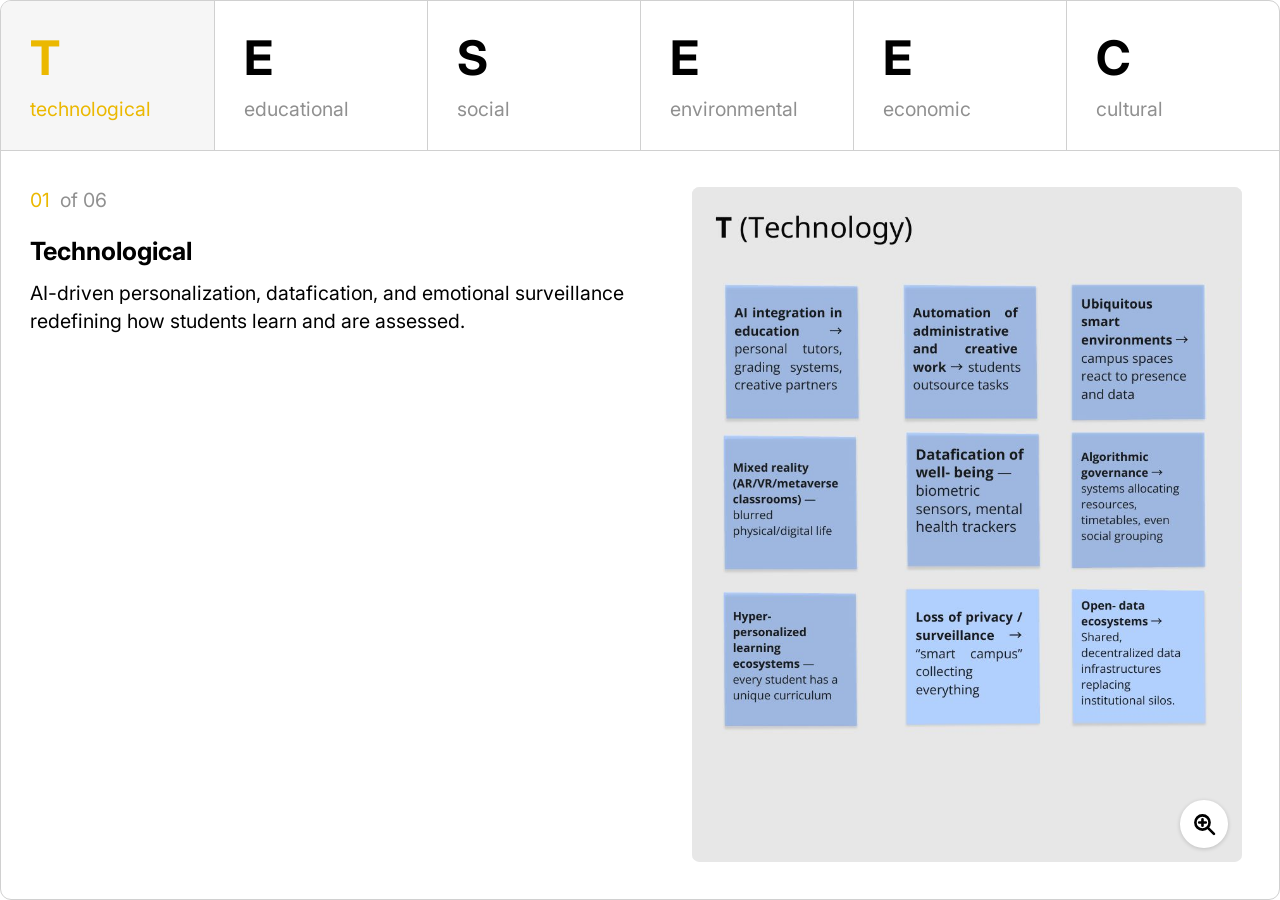
==== projects/media/design-process/teseec/index.html @ f64c3293 "Collaborative by Design: TESEEC as tabs, new quotes with context TESEEC: a small tab widget (project" ====
<!doctype html>
<html lang="en">
<head>
<meta charset="utf-8">
<meta name="viewport" content="width=device-width, initial-scale=1">
<title>TESEEC</title>
<link rel="preconnect" href="https://fonts.googleapis.com">
<link href="https://fonts.googleapis.com/css2?family=Inter:wght@400;700&display=swap" rel="stylesheet">
<style>
  /* Sized in "units" so it scales with its frame the way the case-study page does (frame = 698 units wide). */
  :root { --u: calc(100vw / 698); --fg: #000; --bg: #fff; --mute: #909090; --faint: #d0d0d0; --ghost: #f6f6f6; --accent: #ebb800;
          --m: max(13px, calc(var(--u) * 13.67)); --s: max(11px, calc(var(--u) * 10.66)); --l: max(22px, calc(var(--u) * 26)); }
  * { box-sizing: border-box; margin: 0; padding: 0; }
  html, body { height: 100%; background: var(--bg); color: var(--fg); }
  body { font: 400 var(--m)/1.42 Inter, -apple-system, system-ui, "Helvetica Neue", Arial, sans-serif; overflow: hidden; }
  button { font: inherit; color: inherit; background: none; border: 0; cursor: pointer; text-align: left; }

  .w { height: 100%; display: grid; grid-template-rows: auto 1fr; border: 1px solid var(--faint); border-radius: calc(var(--u) * 6); overflow: hidden; }

  .tabs { display: grid; grid-template-columns: repeat(6, 1fr); border-bottom: 1px solid var(--faint); }
  .tab { padding: calc(var(--u) * 18) calc(var(--u) * 16) calc(var(--u) * 14); border-left: 1px solid var(--faint); transition: background .25s; }
  .tab:first-child { border-left: 0; }
  .tab b { display: block; font-size: var(--l); line-height: 1; font-weight: 700; transition: color .25s; }
  .tab span { display: block; margin-top: calc(var(--u) * 8); font-size: var(--s); color: var(--mute); transition: color .25s; }
  .tab:hover { background: var(--ghost); }
  .tab[aria-selected="true"] b, .tab[aria-selected="true"] span { color: var(--accent); }
  .tab[aria-selected="true"] { background: var(--ghost); }
  .tab:focus-visible { outline: 2px solid var(--accent); outline-offset: -2px; }

  .panel { display: grid; grid-template-columns: 1fr calc(var(--u) * 300); gap: calc(var(--u) * 24); padding: calc(var(--u) * 20) calc(var(--u) * 20) calc(var(--u) * 20) calc(var(--u) * 16); min-height: 0; }
  .txt { align-self: start; animation: in .35s ease both; }
  .num { font-size: var(--s); color: var(--mute); }
  .num i { font-style: normal; color: var(--accent); margin-right: .5em; }
  h2 { font-size: var(--m); font-weight: 700; margin: calc(var(--u) * 10) 0 calc(var(--u) * 6); }
  p { font-size: var(--s); max-width: 34em; }

  .notes { position: relative; min-height: 0; border-radius: calc(var(--u) * 4); overflow: hidden; background: var(--ghost); cursor: zoom-in; animation: in .35s ease both; }
  .notes img { width: 100%; height: 100%; object-fit: cover; object-position: top left; display: block; }
  .notes .mag { position: absolute; right: calc(var(--u) * 8); bottom: calc(var(--u) * 8); width: max(26px, calc(var(--u) * 26)); height: max(26px, calc(var(--u) * 26));
                border-radius: 50%; background: var(--bg); display: grid; place-items: center; box-shadow: 0 1px 4px rgba(0,0,0,.18); }
  .notes .mag svg { width: 55%; height: 55%; }

  .big { position: fixed; inset: 0; background: rgba(255,255,255,.97); display: none; z-index: 5; }
  .big.on { display: block; }
  .big .stage { position: absolute; inset: 0; overflow: hidden; cursor: grab; touch-action: none; }
  .big .stage.drag { cursor: grabbing; }
  .big img { position: absolute; left: 0; top: 0; transform-origin: 0 0; user-select: none; -webkit-user-drag: none; max-width: none; }
  .big .ctl { position: absolute; top: 8px; right: 8px; display: flex; gap: 6px; }
  .big .ctl button { width: 30px; height: 30px; border-radius: 50%; background: var(--fg); color: var(--bg); font-size: 16px; line-height: 30px; text-align: center; }
  .big .hint { position: absolute; left: 8px; bottom: 8px; font-size: 11px; color: var(--mute); background: var(--bg); padding: 2px 8px; border-radius: 10px; }

  @keyframes in { from { opacity: 0; transform: translateY(6px); } to { opacity: 1; transform: none; } }

  /* narrow frames (phones): words only, the sticky notes open on a button */
  @media (max-width: 520px) {
    body { overflow: auto; }
    .tab { padding: 12px 6px 10px; } .tab span { display: none; }
    .panel { grid-template-columns: 1fr; padding: 14px; }
    .notes { height: 150px; }
  }
  @media (prefers-reduced-motion: reduce) { .txt, .notes { animation: none; } }
</style>
</head>
<body>
<div class="w">
  <div class="tabs" role="tablist" aria-label="The six TESEEC forces"></div>
  <div class="panel" role="tabpanel"></div>
</div>
<div class="big" role="dialog" aria-label="Sticky notes, enlarged"><div class="stage"><img alt="" draggable="false"></div>
  <div class="ctl"><button class="zo" aria-label="Zoom out">−</button><button class="zi" aria-label="Zoom in">+</button><button class="x" aria-label="Close">×</button></div>
  <div class="hint">Scroll or pinch to zoom, drag to move.</div></div>
<script>
const F = [
  ['T', 'technological', 'Technological', 'AI-driven personalization, datafication, and emotional surveillance redefining how students learn and are assessed.', 't'],
  ['E', 'educational', 'Educational and Institutional', 'Persistent “quiet bias” and the need for inclusive, reflective learning models that value varied expressions of engagement.', 'e-edu'],
  ['S', 'social', 'Social and Psychological', 'Shifting peer dynamics, digital isolation, and the erosion of spontaneous community among students.', 's'],
  ['E', 'environmental', 'Environmental and Infrastructural', 'Cognitive overload and overstimulation, calling for hybrid and sensory-balanced studio environments.', 'e-env'],
  ['E', 'economic', 'Economic and Political', 'Platformization and privatization of learning, deepening inequalities in educational access and autonomy.', 'e-eco'],
  ['C', 'cultural', 'Cultural and Ethical', 'Changing norms of expression and identity, revaluing introspection, and authenticity as valid modes of participation.', 'c'],
];
const tabs = document.querySelector('.tabs'), panel = document.querySelector('.panel'), big = document.querySelector('.big');
const pad = n => String(n).padStart(2, '0');
F.forEach((f, i) => {
  const b = document.createElement('button');
  b.className = 'tab'; b.role = 'tab'; b.id = 'tab' + i; b.innerHTML = `<b>${f[0]}</b><span>${f[1]}</span>`;
  b.setAttribute('aria-label', f[2]);
  b.onclick = () => show(i);
  b.onkeydown = e => { const d = e.key === 'ArrowRight' ? 1 : e.key === 'ArrowLeft' ? -1 : 0; if (d) { const j = (i + d + F.length) % F.length; show(j); tabs.children[j].focus(); } };
  tabs.appendChild(b);
  new Image().src = f[4] + '.jpg';   // warm the pictures
});
function show(i) {
  const f = F[i];
  [...tabs.children].forEach((b, j) => { b.setAttribute('aria-selected', j === i); b.tabIndex = j === i ? 0 : -1; });
  panel.setAttribute('aria-labelledby', 'tab' + i);
  panel.innerHTML = `<div class="txt"><div class="num"><i>${pad(i + 1)}</i>of ${pad(F.length)}</div><h2>${f[2]}</h2><p>${f[3]}</p></div>
    <button class="notes" aria-label="Enlarge the sticky notes for ${f[2]}"><img src="${f[4]}.jpg" alt="Sticky notes from the TESEEC board under ${f[2]}">
    <span class="mag" aria-hidden="true"><svg viewBox="0 0 24 24" fill="none" stroke="#000" stroke-width="2.4" stroke-linecap="round"><circle cx="10.5" cy="10.5" r="6.5"/><path d="M15.5 15.5 21 21M10.5 7.5v6M7.5 10.5h6"/></svg></span></button>`;
  panel.querySelector('.notes').onclick = () => open(f);
}
const stage = big.querySelector('.stage'), bimg = big.querySelector('img');
let z = 1, fit = 1, tx = 0, ty = 0;
function apply() { bimg.style.transform = `translate(${tx}px, ${ty}px) scale(${z})`; }
function clamp() {
  const W = stage.clientWidth, H = stage.clientHeight, w = bimg.naturalWidth * z, h = bimg.naturalHeight * z;
  tx = w <= W ? (W - w) / 2 : Math.min(0, Math.max(W - w, tx));
  ty = h <= H ? (H - h) / 2 : Math.min(0, Math.max(H - h, ty));
}
function zoomAt(f, cx, cy) {
  const nz = Math.min(fit * 6, Math.max(fit, z * f));
  tx = cx - (cx - tx) * nz / z; ty = cy - (cy - ty) * nz / z; z = nz; clamp(); apply();
}
function reset() { fit = Math.min(stage.clientWidth / bimg.naturalWidth, stage.clientHeight / bimg.naturalHeight) * .94; z = fit; clamp(); apply(); }
function open(f) {
  bimg.onload = reset; bimg.src = f[4] + '.jpg'; bimg.alt = 'Sticky notes under ' + f[2];
  big.classList.add('on'); if (bimg.complete) reset(); big.querySelector('.x').focus();
}
function close() { big.classList.remove('on'); }
big.querySelector('.x').onclick = close;
big.querySelector('.zi').onclick = () => zoomAt(1.4, stage.clientWidth / 2, stage.clientHeight / 2);
big.querySelector('.zo').onclick = () => zoomAt(1 / 1.4, stage.clientWidth / 2, stage.clientHeight / 2);
stage.addEventListener('wheel', e => { e.preventDefault(); const r = stage.getBoundingClientRect(); zoomAt(e.deltaY < 0 ? 1.15 : 1 / 1.15, e.clientX - r.left, e.clientY - r.top); }, { passive: false });
const pts = new Map(); let last = null, pinch = 0;
stage.addEventListener('pointerdown', e => { stage.setPointerCapture(e.pointerId); pts.set(e.pointerId, [e.clientX, e.clientY]); last = [e.clientX, e.clientY]; stage.classList.add('drag'); });
stage.addEventListener('pointermove', e => {
  if (!pts.has(e.pointerId)) return; pts.set(e.pointerId, [e.clientX, e.clientY]);
  if (pts.size === 2) { const [a, b] = [...pts.values()], d = Math.hypot(a[0] - b[0], a[1] - b[1]), r = stage.getBoundingClientRect();
    if (pinch) zoomAt(d / pinch, (a[0] + b[0]) / 2 - r.left, (a[1] + b[1]) / 2 - r.top); pinch = d; return; }
  tx += e.clientX - last[0]; ty += e.clientY - last[1]; last = [e.clientX, e.clientY]; clamp(); apply();
});
const up = e => { pts.delete(e.pointerId); pinch = 0; if (!pts.size) stage.classList.remove('drag'); else last = [...pts.values()][0]; };
stage.addEventListener('pointerup', up); stage.addEventListener('pointercancel', up);
stage.addEventListener('dblclick', e => { const r = stage.getBoundingClientRect(); z > fit * 1.05 ? reset() : zoomAt(2.2, e.clientX - r.left, e.clientY - r.top); });
addEventListener('keydown', e => { if (e.key === 'Escape') close(); });
show(0);
</script>
</body>
</html>
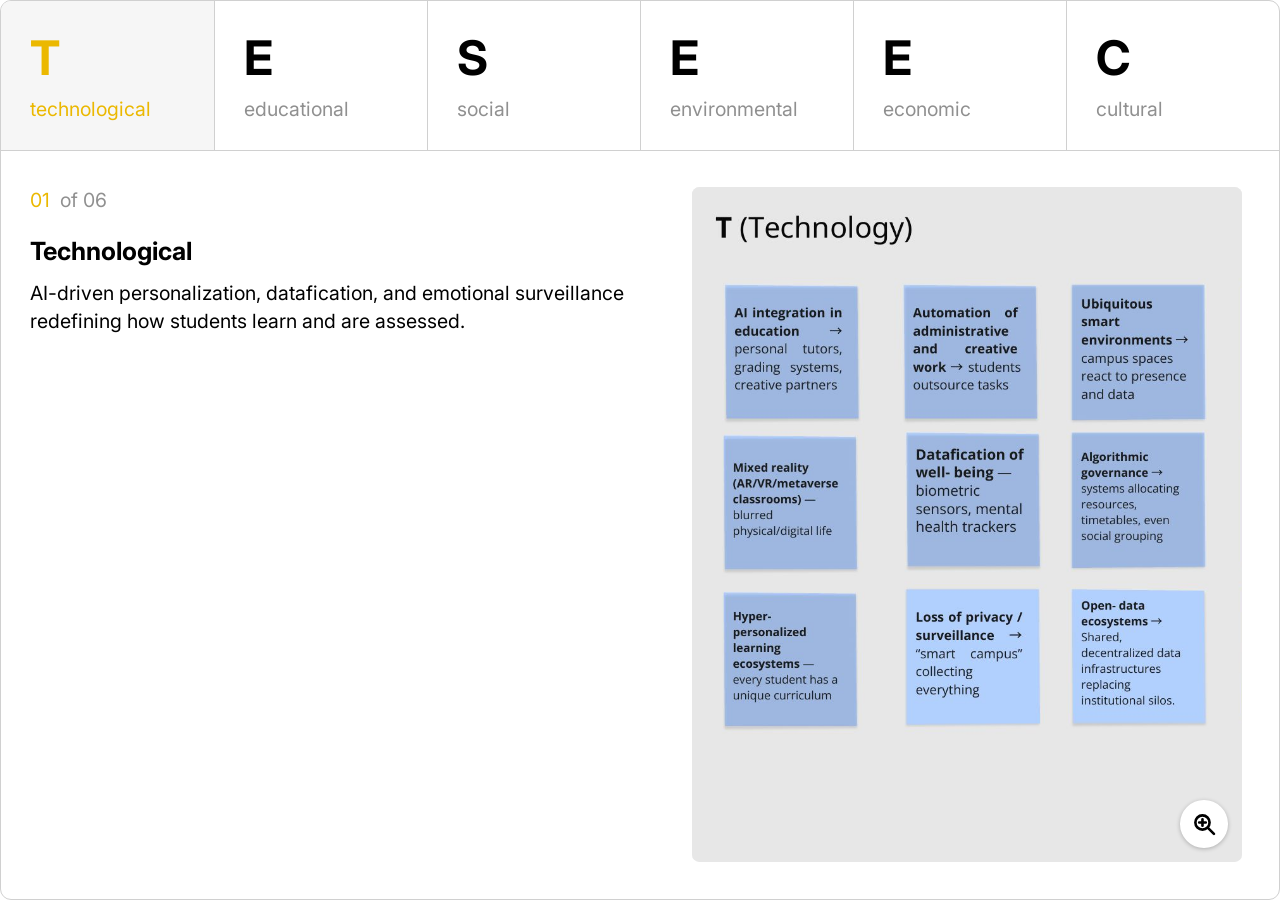
==== commit 2489da18: "Collaborative by Design: quotes moved into the interview part; TESEEC tabs follow light/dark mode Th" ====
--- a/projects/media/design-process/teseec/index.html
+++ b/projects/media/design-process/teseec/index.html
@@ -9,7 +9,9 @@
 <style>
   /* Sized in "units" so it scales with its frame the way the case-study page does (frame = 698 units wide). */
   :root { --u: calc(100vw / 698); --fg: #000; --bg: #fff; --mute: #909090; --faint: #d0d0d0; --ghost: #f6f6f6; --accent: #ebb800;
-          --m: max(13px, calc(var(--u) * 13.67)); --s: max(11px, calc(var(--u) * 10.66)); --l: max(22px, calc(var(--u) * 26)); }
+          --m: max(13px, calc(var(--u) * 13.67)); --s: max(11px, calc(var(--u) * 10.66)); --l: max(22px, calc(var(--u) * 26)); color-scheme: light dark; }
+  /* Fallback when opened on its own: follow the system. On the site, the page's own colours are copied in (see the script). */
+  @media (prefers-color-scheme: dark) { :root { --fg: #f4f4f4; --bg: #0d0d0d; --mute: #7a7a7a; --faint: #3a3a3a; --ghost: #181818; } }
   * { box-sizing: border-box; margin: 0; padding: 0; }
   html, body { height: 100%; background: var(--bg); color: var(--fg); }
   body { font: 400 var(--m)/1.42 Inter, -apple-system, system-ui, "Helvetica Neue", Arial, sans-serif; overflow: hidden; }
@@ -37,10 +39,10 @@
   .notes { position: relative; min-height: 0; border-radius: calc(var(--u) * 4); overflow: hidden; background: var(--ghost); cursor: zoom-in; animation: in .35s ease both; }
   .notes img { width: 100%; height: 100%; object-fit: cover; object-position: top left; display: block; }
   .notes .mag { position: absolute; right: calc(var(--u) * 8); bottom: calc(var(--u) * 8); width: max(26px, calc(var(--u) * 26)); height: max(26px, calc(var(--u) * 26));
-                border-radius: 50%; background: var(--bg); display: grid; place-items: center; box-shadow: 0 1px 4px rgba(0,0,0,.18); }
+                border-radius: 50%; background: var(--bg); display: grid; place-items: center; box-shadow: 0 1px 4px color-mix(in srgb, var(--fg) 25%, transparent); color: var(--fg); }
   .notes .mag svg { width: 55%; height: 55%; }
 
-  .big { position: fixed; inset: 0; background: rgba(255,255,255,.97); display: none; z-index: 5; }
+  .big { position: fixed; inset: 0; background: color-mix(in srgb, var(--bg) 97%, transparent); display: none; z-index: 5; }
   .big.on { display: block; }
   .big .stage { position: absolute; inset: 0; overflow: hidden; cursor: grab; touch-action: none; }
   .big .stage.drag { cursor: grabbing; }
@@ -70,6 +72,21 @@
   <div class="ctl"><button class="zo" aria-label="Zoom out">−</button><button class="zi" aria-label="Zoom in">+</button><button class="x" aria-label="Close">×</button></div>
   <div class="hint">Scroll or pinch to zoom, drag to move.</div></div>
 <script>
+/* Match the page around this frame: copy its colour tokens (light/dark mode, the project's colour)
+   and follow it when the mode changes. Reusable for any embed on the site. */
+(function themeFromPage() {
+  let host; try { host = window.frameElement; } catch (e) {}
+  if (!host) return;
+  const doc = host.ownerDocument, keys = ['--fg', '--bg', '--mute', '--faint', '--ghost', '--accent'];
+  const pull = () => {
+    const cs = getComputedStyle(host);
+    keys.forEach(k => { const v = cs.getPropertyValue(k).trim(); if (v) document.documentElement.style.setProperty(k, v); });
+  };
+  pull();
+  new MutationObserver(pull).observe(doc.documentElement, { attributes: true, attributeFilter: ['data-theme', 'style', 'class'] });
+  new MutationObserver(pull).observe(doc.body, { attributes: true, attributeFilter: ['data-theme', 'style', 'class'] });
+  doc.defaultView.matchMedia('(prefers-color-scheme: dark)').addEventListener('change', () => setTimeout(pull, 30));
+})();
 const F = [
   ['T', 'technological', 'Technological', 'AI-driven personalization, datafication, and emotional surveillance redefining how students learn and are assessed.', 't'],
   ['E', 'educational', 'Educational and Institutional', 'Persistent “quiet bias” and the need for inclusive, reflective learning models that value varied expressions of engagement.', 'e-edu'],
@@ -95,7 +112,7 @@
   panel.setAttribute('aria-labelledby', 'tab' + i);
   panel.innerHTML = `<div class="txt"><div class="num"><i>${pad(i + 1)}</i>of ${pad(F.length)}</div><h2>${f[2]}</h2><p>${f[3]}</p></div>
     <button class="notes" aria-label="Enlarge the sticky notes for ${f[2]}"><img src="${f[4]}.jpg" alt="Sticky notes from the TESEEC board under ${f[2]}">
-    <span class="mag" aria-hidden="true"><svg viewBox="0 0 24 24" fill="none" stroke="#000" stroke-width="2.4" stroke-linecap="round"><circle cx="10.5" cy="10.5" r="6.5"/><path d="M15.5 15.5 21 21M10.5 7.5v6M7.5 10.5h6"/></svg></span></button>`;
+    <span class="mag" aria-hidden="true"><svg viewBox="0 0 24 24" fill="none" stroke="currentColor" stroke-width="2.4" stroke-linecap="round"><circle cx="10.5" cy="10.5" r="6.5"/><path d="M15.5 15.5 21 21M10.5 7.5v6M7.5 10.5h6"/></svg></span></button>`;
   panel.querySelector('.notes').onclick = () => open(f);
 }
 const stage = big.querySelector('.stage'), bimg = big.querySelector('img');
